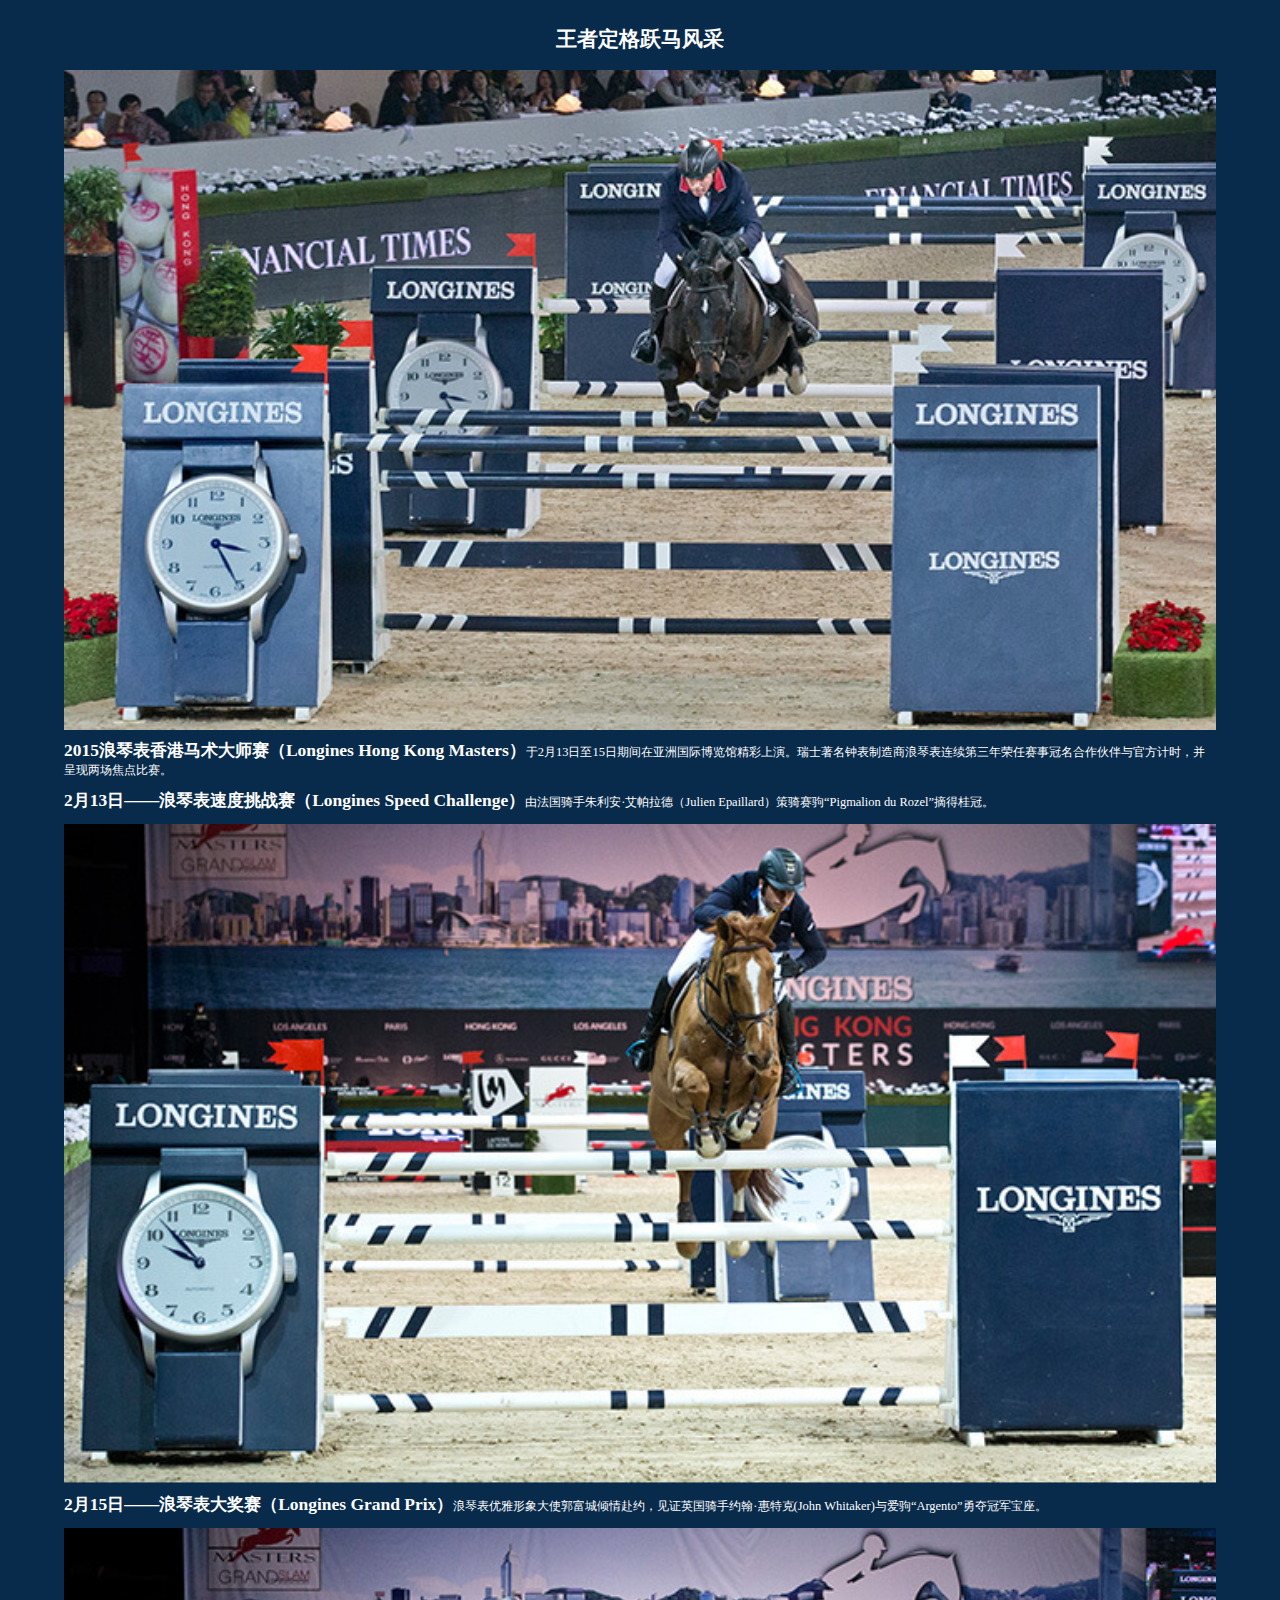
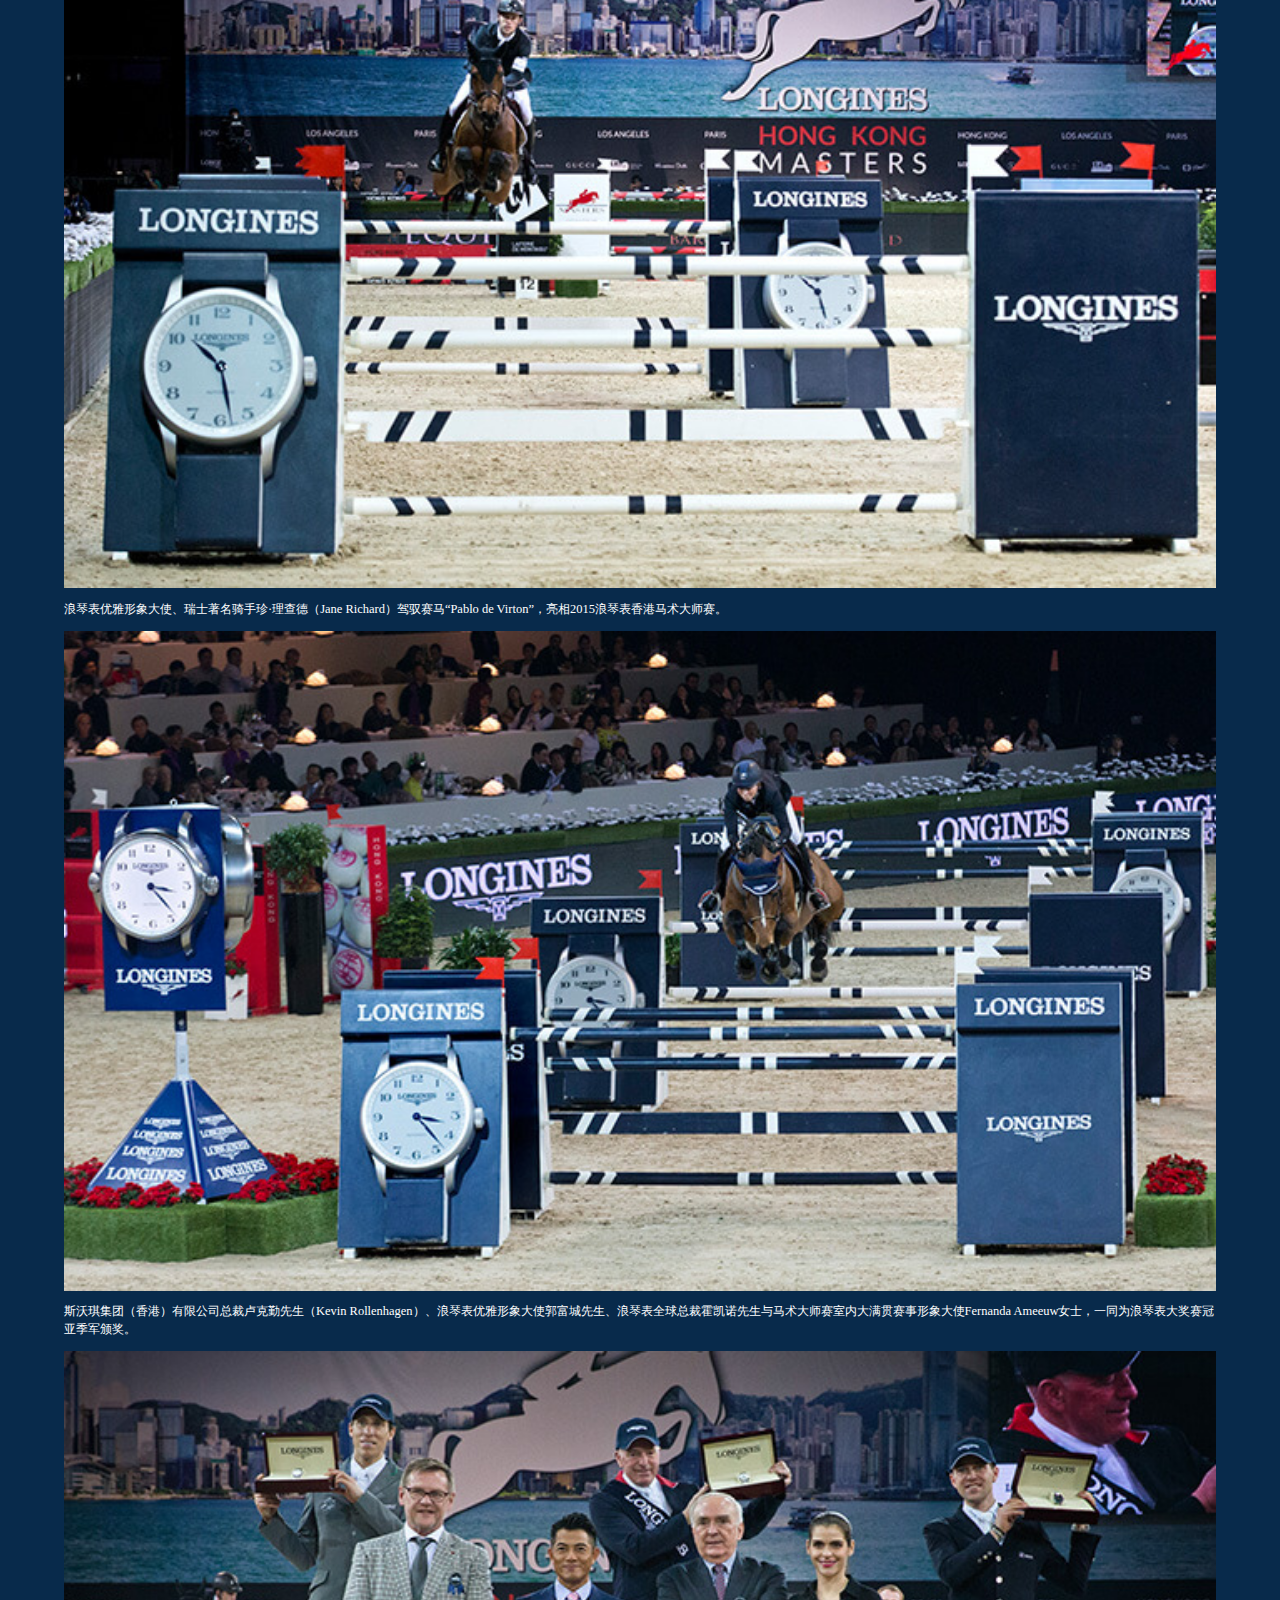
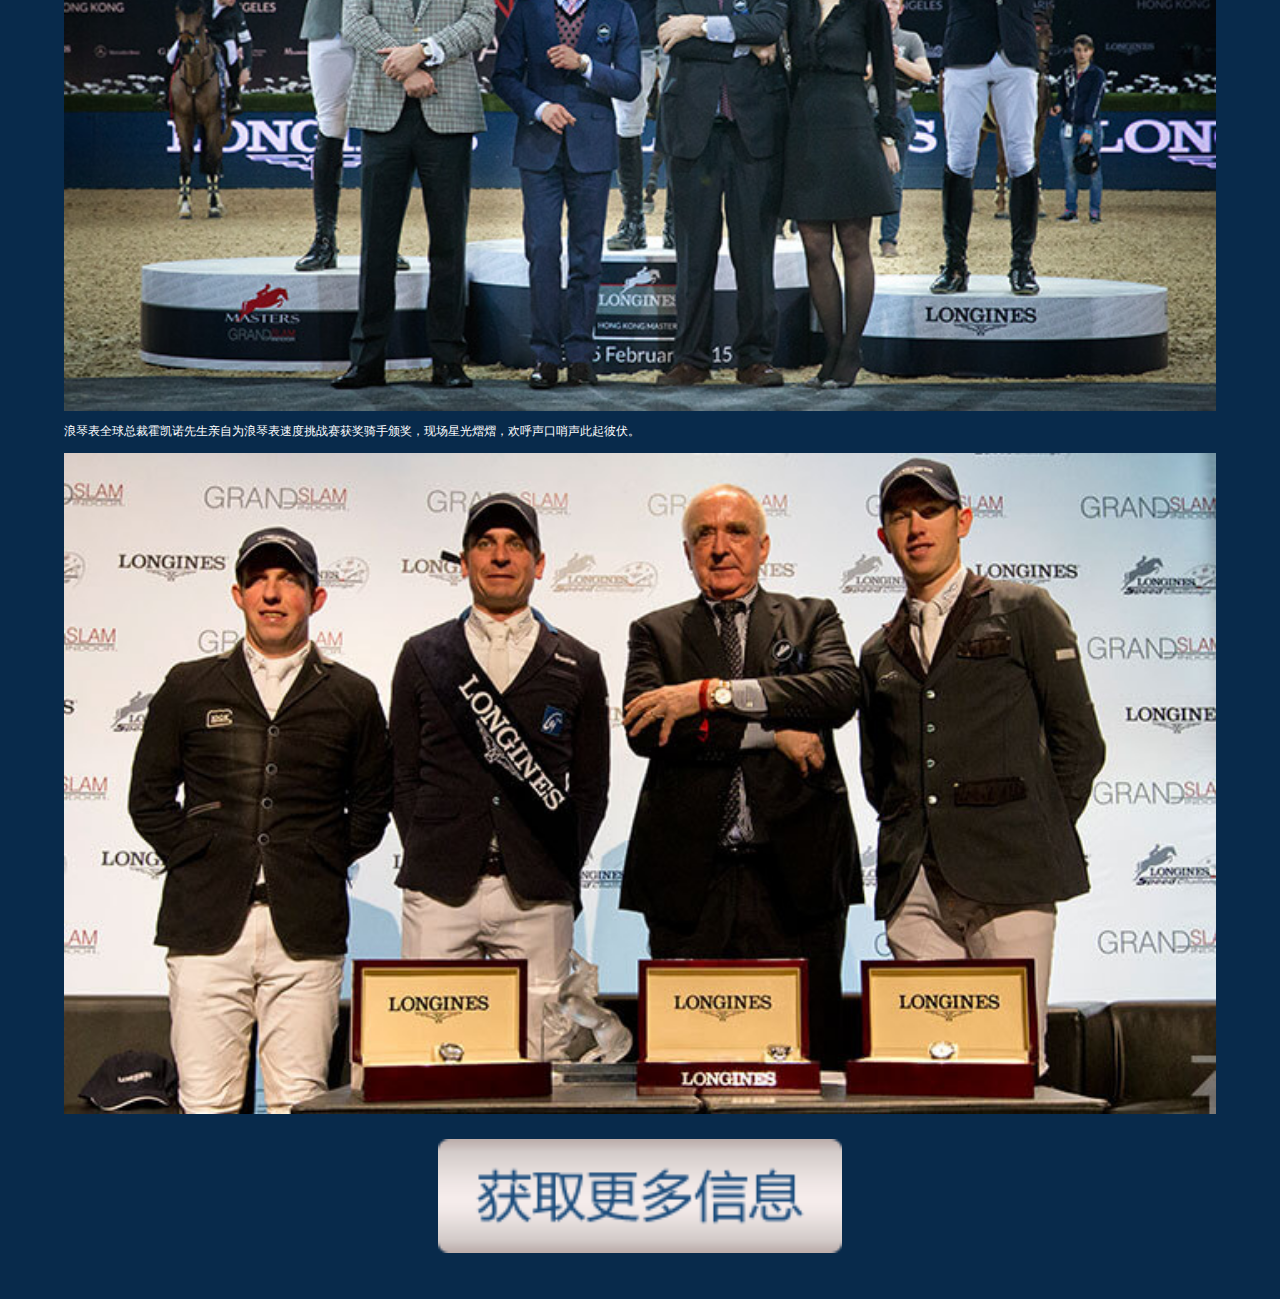
==== info-1.html @ 6a2f1626 "no message" ====
<html>
<head>
<meta charset="utf-8">
<meta name="format-detection" content="telephone=no">
<!--禁用手机号码链接(for iPhone)-->
<meta name="viewport" content="width=device-width,initial-scale=1.0,user-scalable=0,minimum-scale=1.0,maximum-scale=1.0,minimal-ui" />
<!--自适应设备宽度-->
<meta name="apple-mobile-web-app-status-bar-style" content="black">
<!--控制全屏时顶部状态栏的外，默认白色-->
<meta name="apple-mobile-web-app-capable" content="yes" />
<title>直击赛事</title>
<link href="css/style.css" type="text/css" rel="stylesheet" />
</head>
<script type="text/javascript" src="js/jquery.js"></script>
<body>

<!-- <a href="javascript:rebackfun();" id="backtop">
<img src="images/up.png" style="width:100%"/>
</a> -->

<div class="graphic">
<h1>王者定格跃马风采</h1>
<img src="images/news1/p1.jpg" width="100%" />
<p><b class="text-title">2015浪琴表香港马术大师赛（Longines Hong Kong Masters）</b>于2月13日至15日期间在亚洲国际博览馆精彩上演。瑞士著名钟表制造商浪琴表连续第三年荣任赛事冠名合作伙伴与官方计时，并呈现两场焦点比赛。
</p>
<p><b class="text-title">2月13日——浪琴表速度挑战赛（Longines Speed Challenge）</b>由法国骑手朱利安·艾帕拉德（Julien Epaillard）策骑赛驹“Pigmalion du Rozel”摘得桂冠。
</p>
<img src="images/news1/p2.jpg" width="100%" />
<p><b class="text-title">2月15日——浪琴表大奖赛（Longines Grand Prix）</b>浪琴表优雅形象大使郭富城倾情赴约，见证英国骑手约翰·惠特克(John Whitaker)与爱驹“Argento”勇夺冠军宝座。</p>
<img src="images/news1/p3.jpg" width="100%" />
<p>浪琴表优雅形象大使、瑞士著名骑手珍·理查德（Jane Richard）驾驭赛马“Pablo de Virton”，亮相2015浪琴表香港马术大师赛。</p>
<img src="images/news1/p4.jpg" width="100%" />
<p>斯沃琪集团（香港）有限公司总裁卢克勤先生（Kevin Rollenhagen）、浪琴表优雅形象大使郭富城先生、浪琴表全球总裁霍凯诺先生与马术大师赛室内大满贯赛事形象大使Fernanda Ameeuw女士，一同为浪琴表大奖赛冠亚季军颁奖。</p>
<img src="images/news1/p5.jpg" width="100%" />

<p>浪琴表全球总裁霍凯诺先生亲自为浪琴表速度挑战赛获奖骑手颁奖，现场星光熠熠，欢呼声口哨声此起彼伏。</p>

<img src="images/news1/p6.jpg" width="100%" />

<p><center><a href="list.html?reback=n1" data-num="1" class="morebtn"><img src="images/btn.png" /></a></center></p>



</div>

<script type="text/javascript" src="js/wechat.js"></script>
<script type="text/javascript" src="js/main.js"></script>
<script type="text/javascript">

  (function(i,s,o,g,r,a,m){i['GoogleAnalyticsObject']=r;i[r]=i[r]||function(){
  (i[r].q=i[r].q||[]).push(arguments)},i[r].l=1*new Date();a=s.createElement(o),
  m=s.getElementsByTagName(o)[0];a.async=1;a.src=g;m.parentNode.insertBefore(a,m)
  })(window,document,'script','//www.google-analytics.com/analytics.js','ga');

  ga('create', 'UA-56756647-1', 'auto');
  ga('send', 'pageview');

</script>
</body>
</html>
---- css/style.css ----
@charset "utf-8";

*{
  margin: 0;
  padding: 0;
}

body{
  text-align: center;
  font-size: 65%;
  background: #082a4b;
  color: #fff;
}
.graphic{ 
  width:90%;
  display: inline-block;
  padding: 2em 0;
}

.graphic h1{
  font-size: 2em;
  text-align: center;
  padding: 0.2em 0 0.8em 0;
}
.graphic img{
  padding: 0 0 1.2em 0;
}
.graphic p{
  font-size: 1.2em;
  text-align: left;
  padding: 0 0 1em 0;
  line-height: 1.4em;
  width: 100%;
  float: left;
}

.graphic p span{
  width: 22%;
  float: left; 
  display: inline-block;
}

.graphic .table p{
  padding:0;
}
.graphic p em{
  width: 78%;
  float: left; 
  display: inline-block;
  font-style: normal;
}


#backtop{
    width: 10%;
    position: fixed;
    right: 1em;
    bottom:1em;
    z-index: 9;
    display: none;
}

.morebtn{
  width: 100%;
  text-align: center;
}

.morebtn img{
  width: 35%;
}






.dreambox{
  width: 100%; 
  height: 100%; 
  overflow: hidden;
  position: absolute;
  left: 0; 
  top:0;
  background: #fff;
}

.city{
  width: 100%;
  position: absolute;
  left:0;
  bottom: 0;
}

.clicklink{
  width: 30%;
  position: absolute;
  left: 50%;
  margin: 0 0 0 -15%;
  bottom: 4%;
}

.listinfo{
  width: 30%;
  position: absolute;
  left: 50%;
  top:58%;
  margin: 0 0 0 -14%;
}


.listcon{
  width: 100%; 
  height:100%;
  overflow: auto;
  position: relative;
  background: #07294f;
}


.listcon p{
  float: left;
  height: 100%;
  position: relative;
  text-align: center;
  overflow: hidden;
}

.listcon p img{
  margin: -2px 0 0 0;
}

.arr-r{
  width:30px;
  height:60px;
  background:url("../images/arr-r.png") no-repeat center;
  background-size: 100% auto;
  position:fixed;
  right:0;
  top:40%;
  margin: -30px 0 0 0;
  z-index: 999;
}


.arr-r { 
  -webkit-animation: start 1.5s infinite ease-in-out;
     -moz-animation: start 1.5s infinite ease-in-out;
          animation: start 1.5s infinite ease-in-out;
}



/**
 * = animate 动画样式
 *******************************************************************************************************/
/*箭头指示引导*/
@-webkit-keyframes start {
  0%,30% {opacity: 0;-webkit-transform: translate(10px,0);}
  60% {opacity: 1;-webkit-transform: translate(0,0);}
  100% {opacity: 0;-webkit-transform: translate(-8px,0);}
}
@-moz-keyframes start {
  0%,30% {opacity: 0;-moz-transform: translate(10px,0);}
  60% {opacity: 1;-moz-transform: translate(0,0);}
  100% {opacity: 0;-moz-transform: translate(-8px,0);}
}
@keyframes start {
  0%,30% {opacity: 0;transform: translate(10px,0);}
  60% {opacity: 1;transform: translate(0,0);}
  100% {opacity: 0;transform: translate(-8px,0);}
}






/* 横屏css */

#heng{
width: 100%;
height: 100%;
position: fixed;
z-index: 999;
background: #fffdfd url("../images/heng.png") no-repeat center;
background-size: 70% auto;
top: 0;
left: 0;
display: none;
}


/* 设备竖屏时调用该段css代码 */
@media all and (orientation : portrait){
#heng{
display: none;
}
}
/* 设备横屏时调用该段css代码 */
@media all and (orientation : landscape){
#heng{
display: inline-block;
}
}


.text-title{
  font-size:1.4em;
}
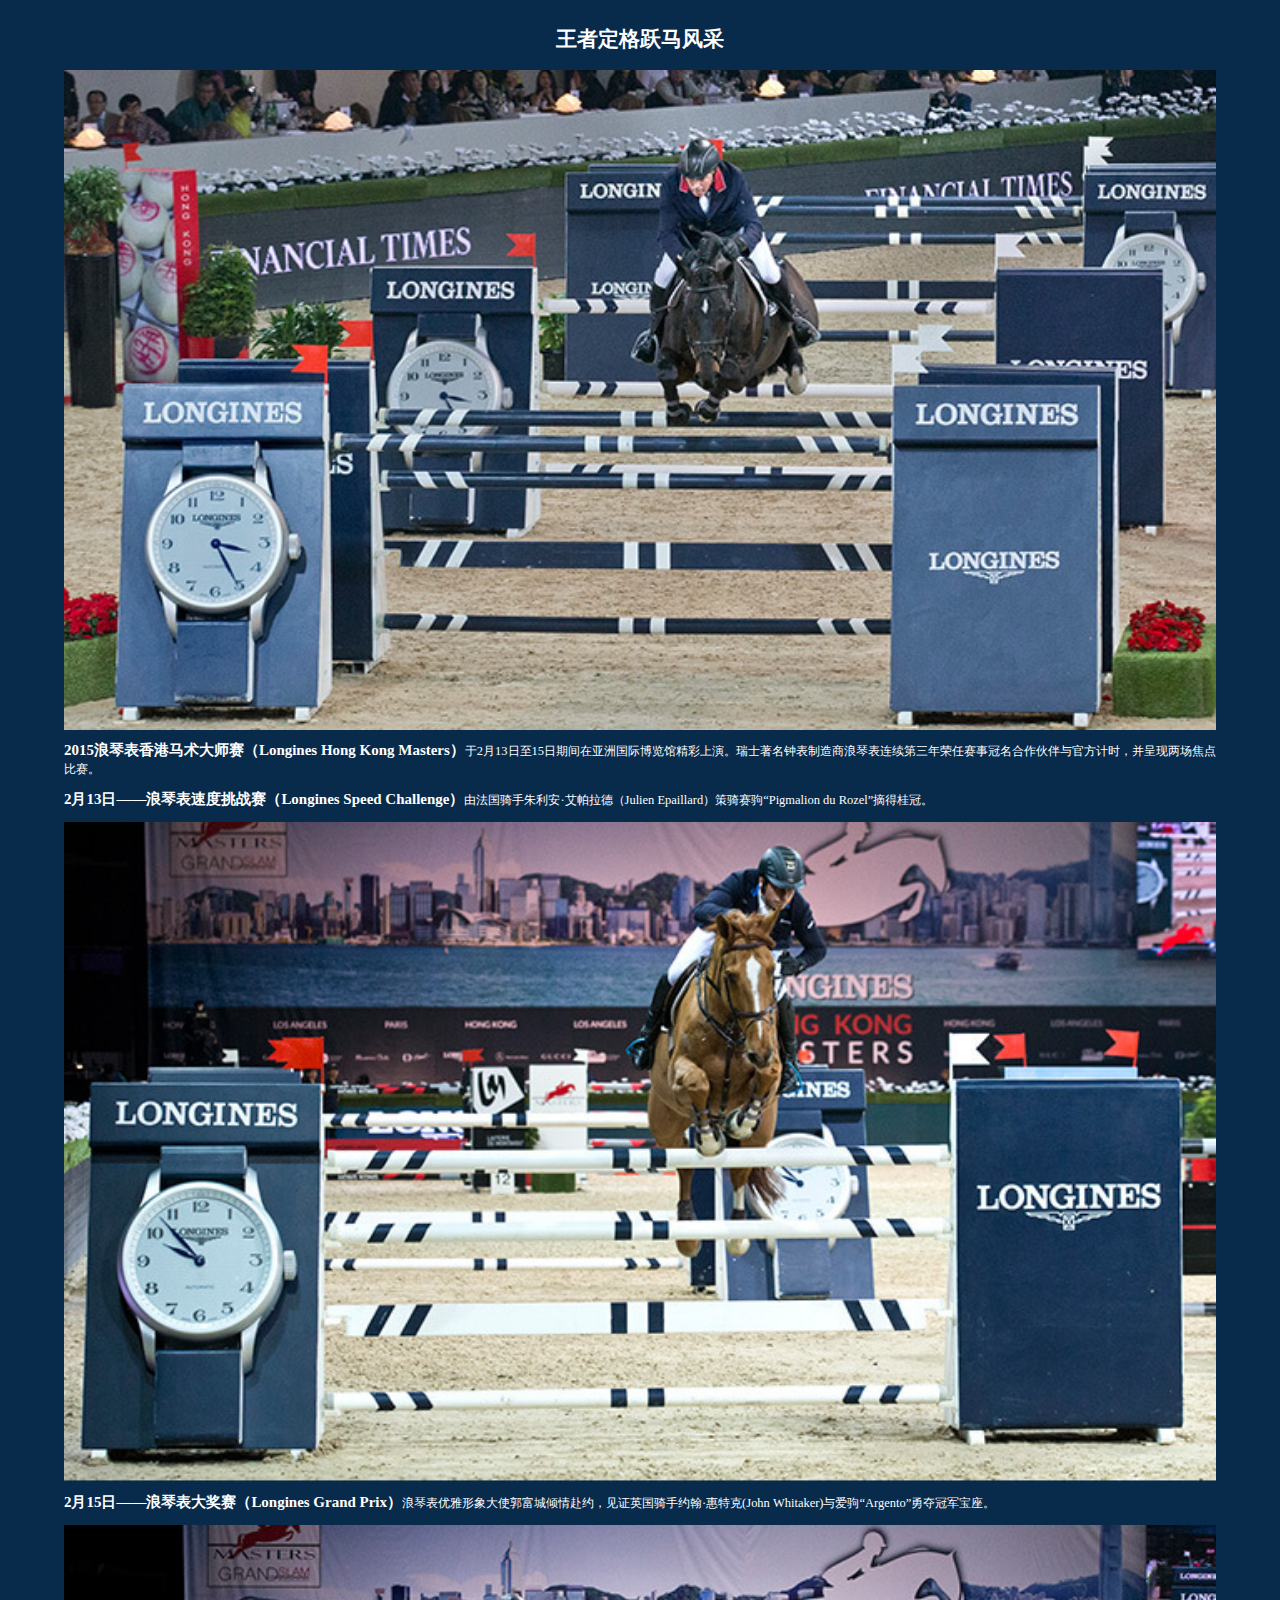
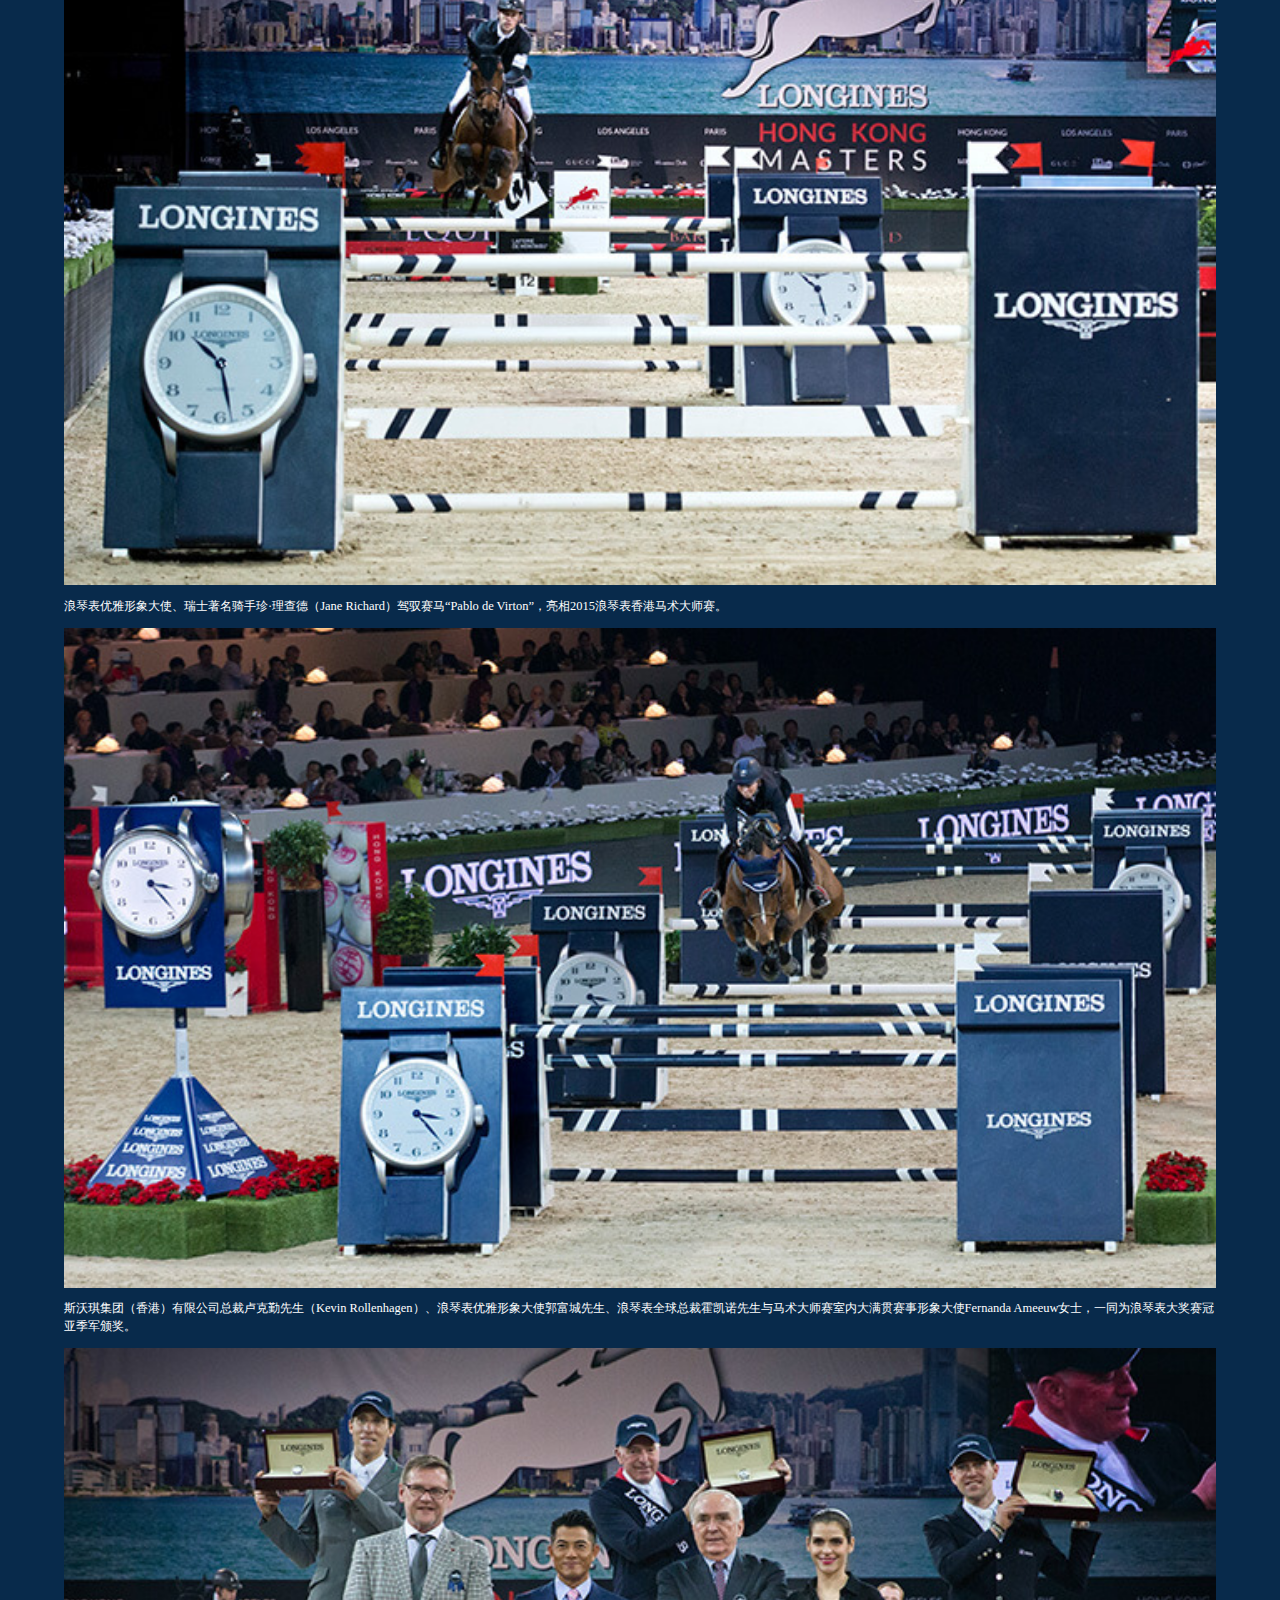
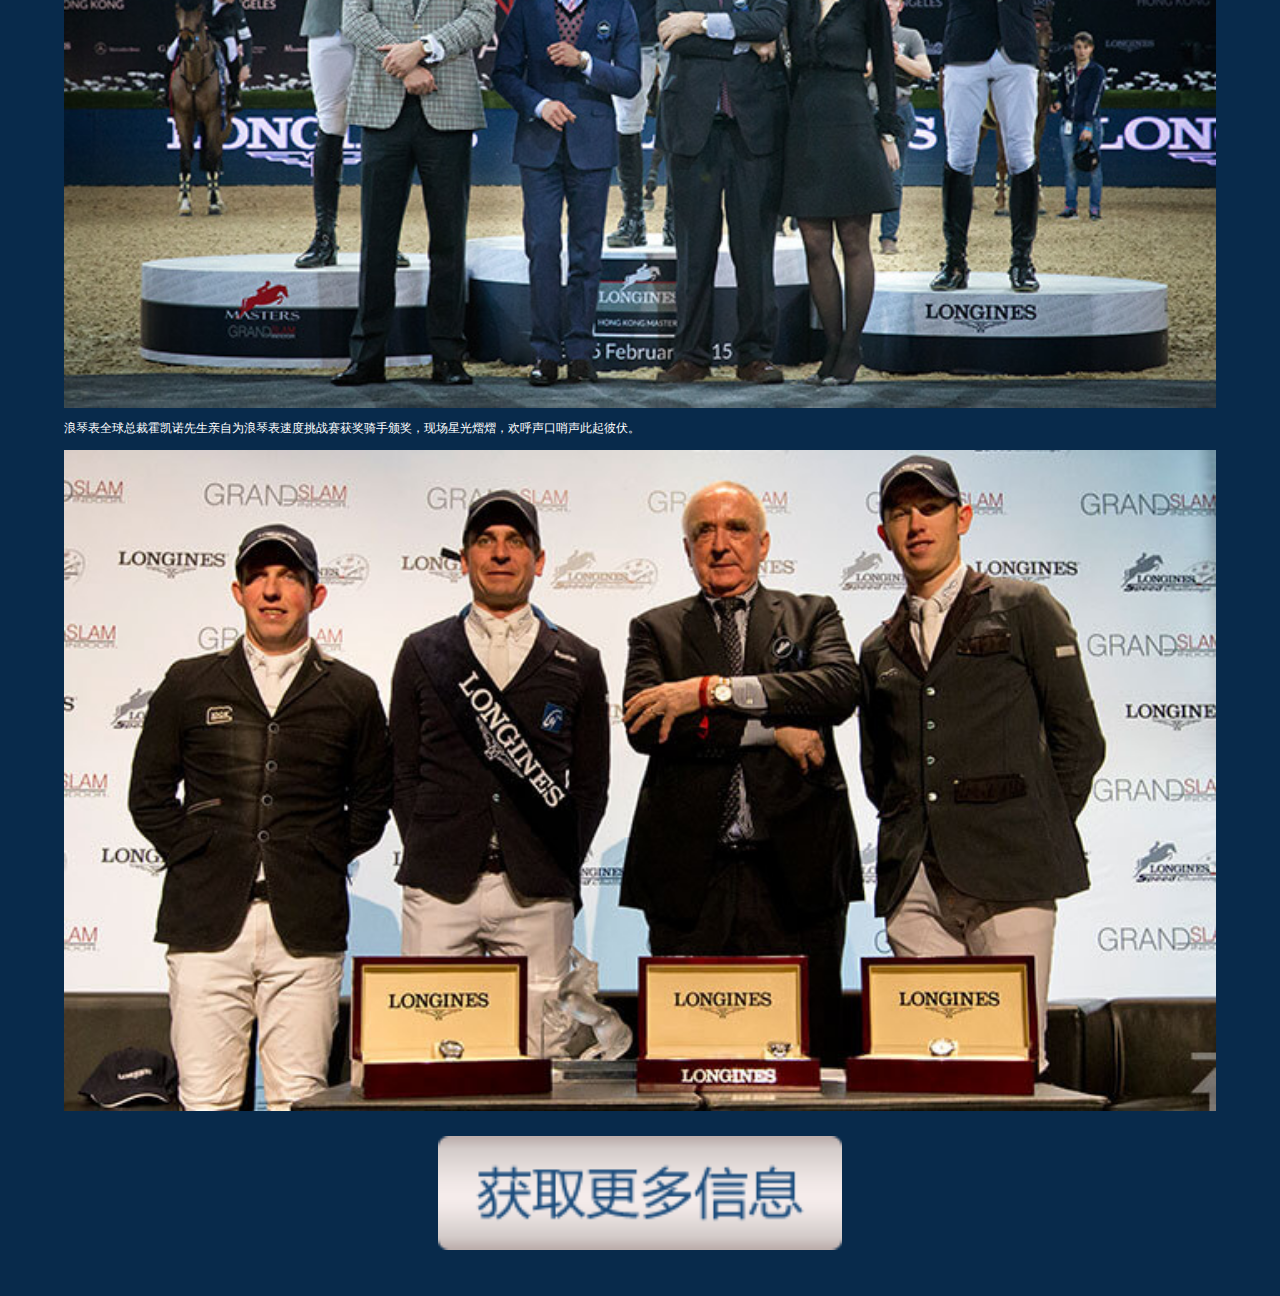
==== commit 1c4b55ca: "no message" ====
--- a/info-1.html
+++ b/info-1.html
@@ -44,7 +44,7 @@
 </div>
 
 <script type="text/javascript" src="js/wechat.js"></script>
-<script type="text/javascript" src="js/main.js"></script>
+<script type="text/javascript" src="js/share.js"></script>
 <script type="text/javascript">
 
   (function(i,s,o,g,r,a,m){i['GoogleAnalyticsObject']=r;i[r]=i[r]||function(){
--- a/css/style.css
+++ b/css/style.css
@@ -205,11 +205,11 @@
 
 
 .text-title{
-  font-size:1.4em;
-}
-
-
-
-
-
-
+  font-size:1.2em;
+}
+
+
+
+
+
+
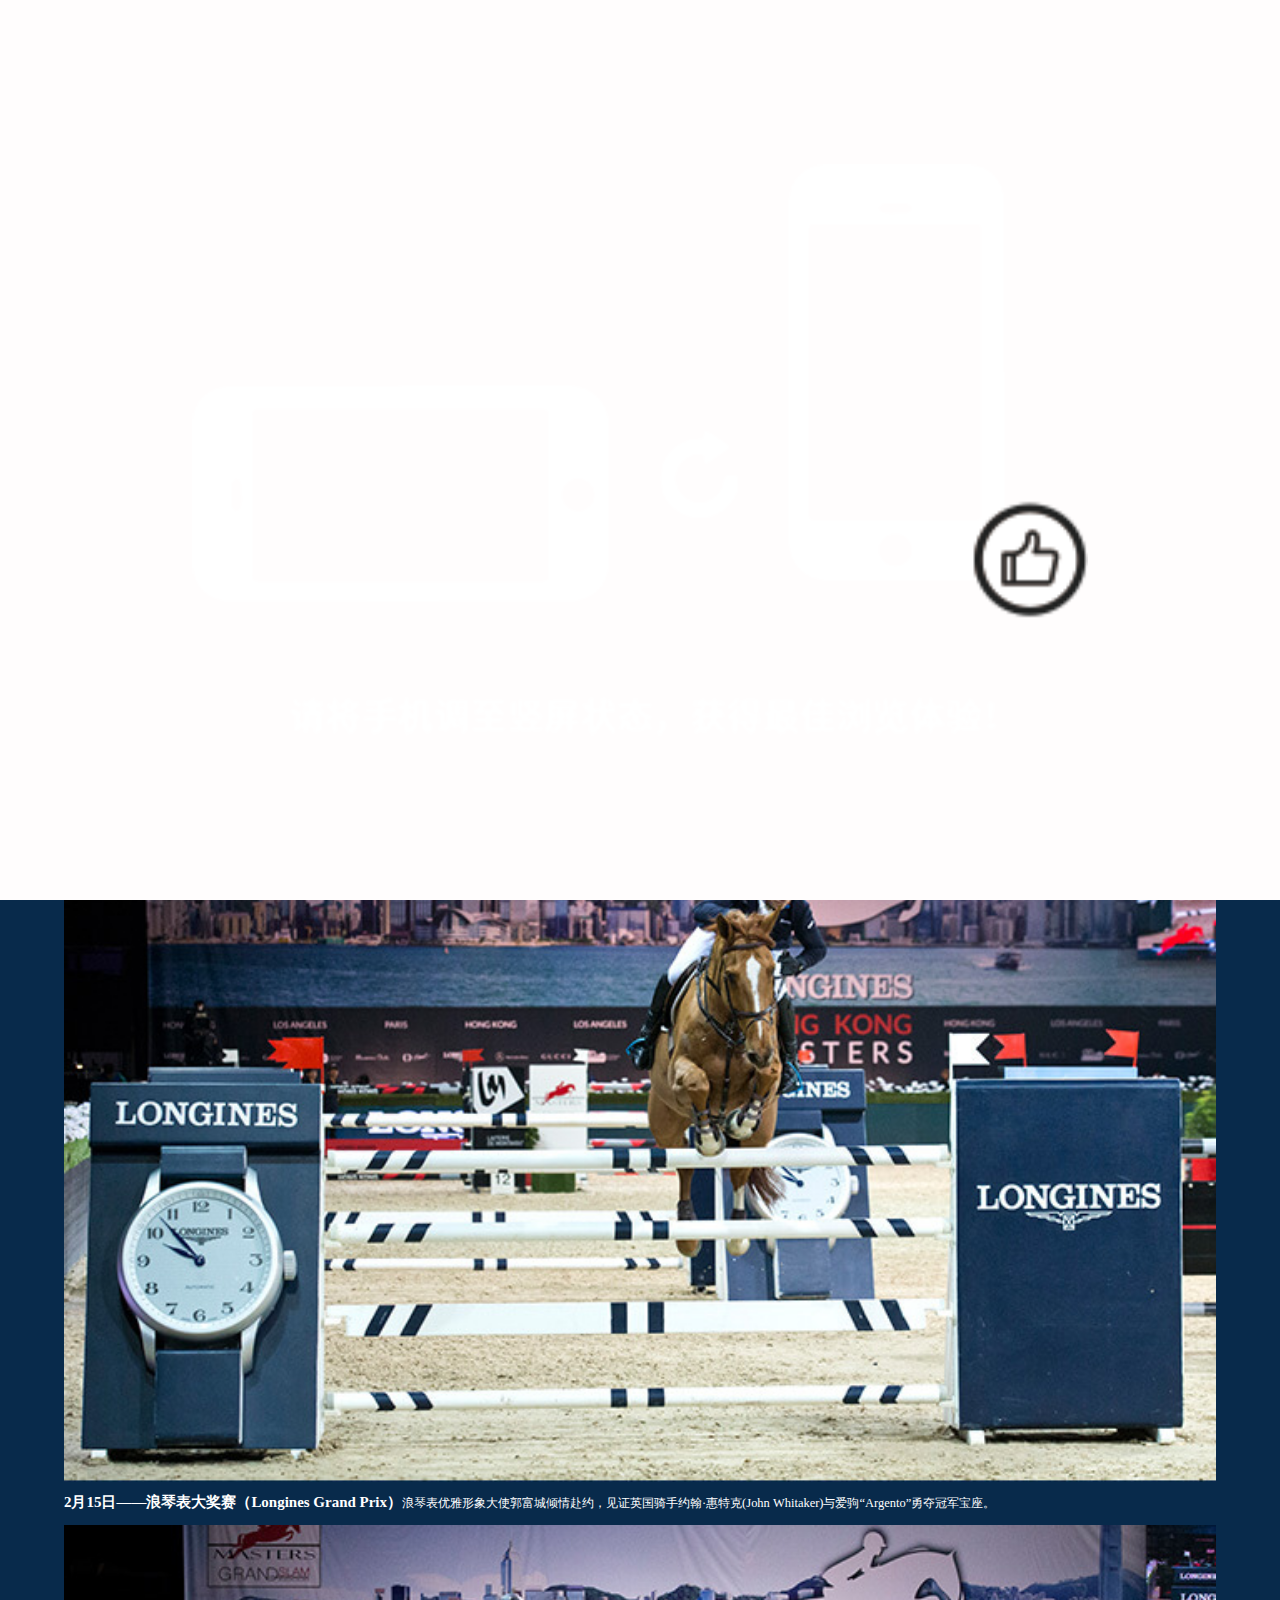
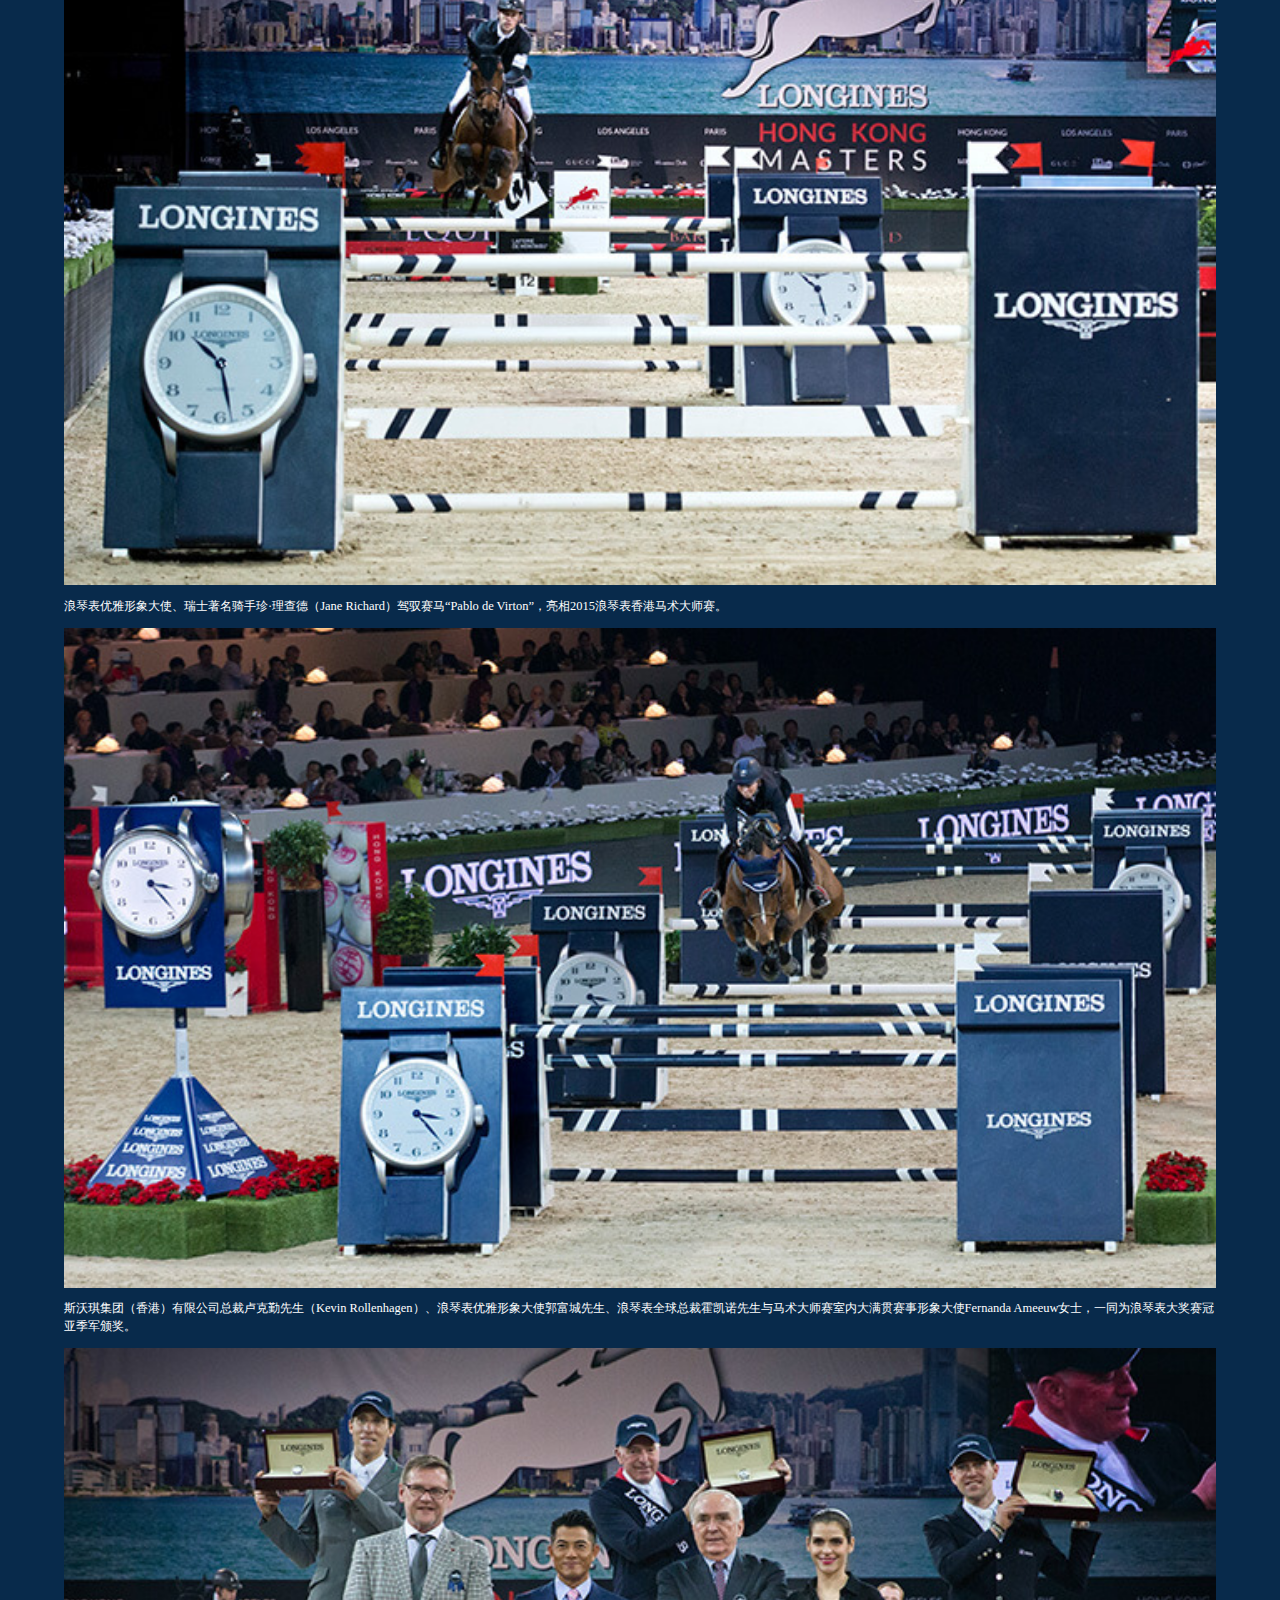
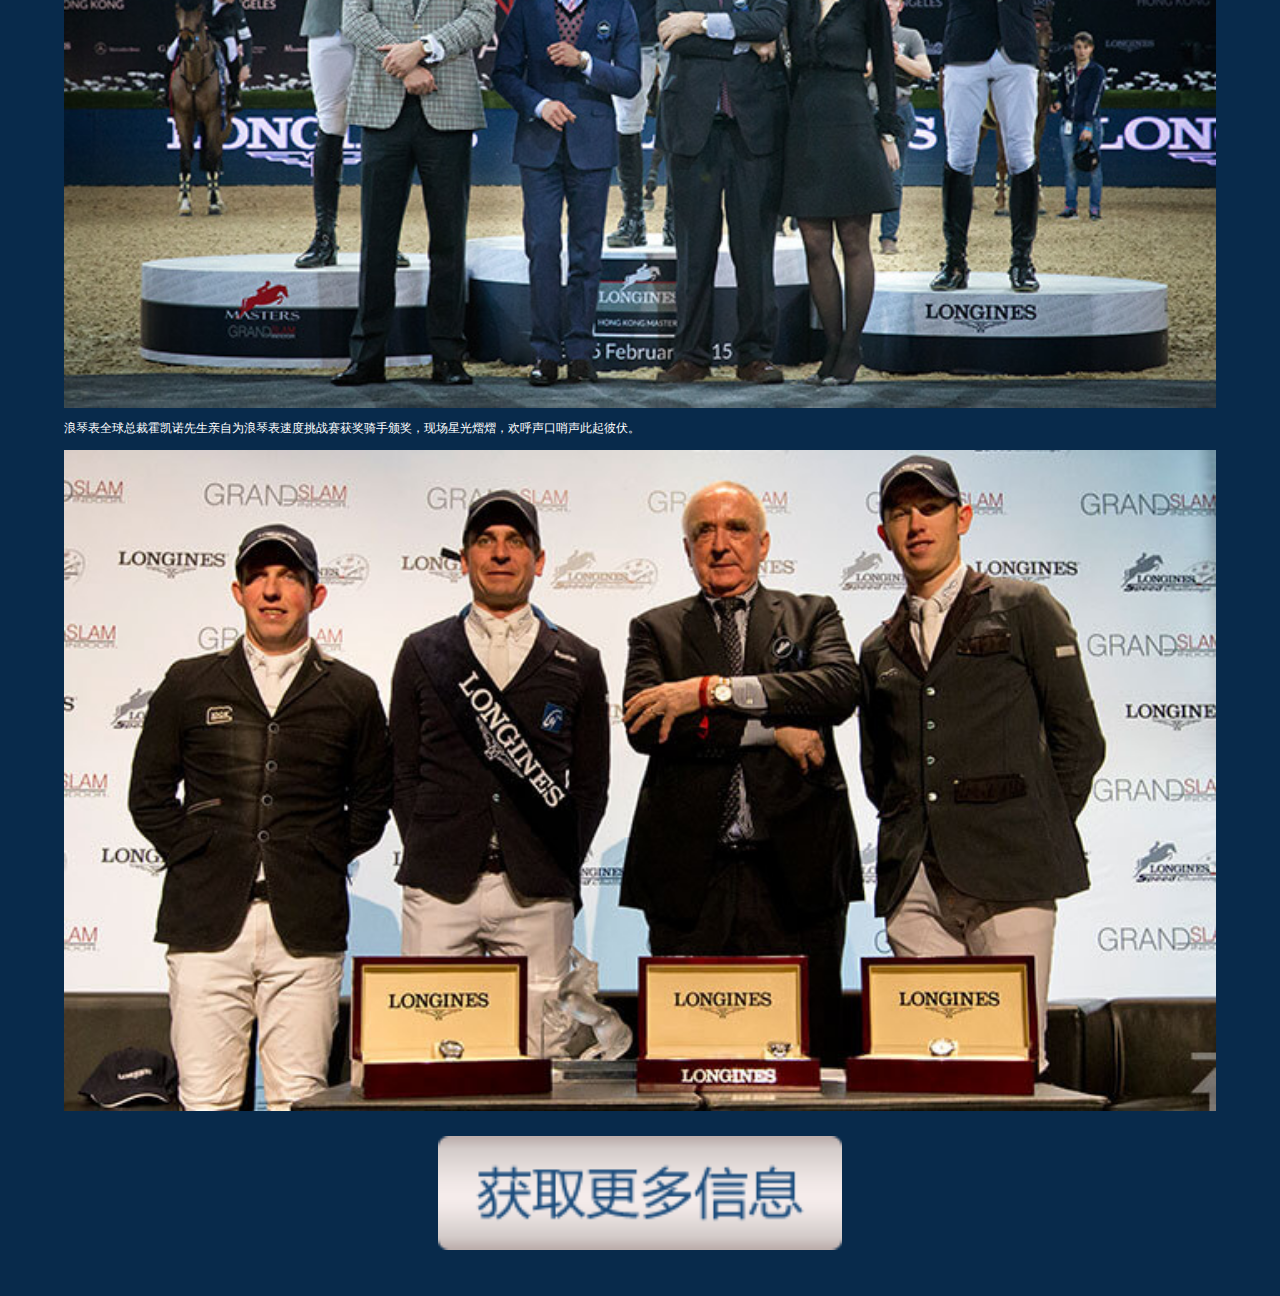
==== commit 89d125f3: "横屏" ====
--- a/info-1.html
+++ b/info-1.html
@@ -12,8 +12,16 @@
 <link href="css/style.css" type="text/css" rel="stylesheet" />
 </head>
 <script type="text/javascript" src="js/jquery.js"></script>
+<script type="text/javascript" src="js/wechat.js?abc1"></script>
+<script type="text/javascript" src="js/share.js"></script>
+<script type="text/javascript">
+var SHARE_TITLE = '王者定格跃马风采';
+var SHARE_LINK = window.location.href;
+var SHARE_IMG = 'http://longines.samesamechina.com/HKmaster/images/share1.jpg';
+var SHARE_DESC = '王者定格跃马风采';
+</script>
 <body>
-
+<div id="heng"></div>
 <!-- <a href="javascript:rebackfun();" id="backtop">
 <img src="images/up.png" style="width:100%"/>
 </a> -->
@@ -43,10 +51,8 @@
 
 </div>
 
-<script type="text/javascript" src="js/wechat.js"></script>
-<script type="text/javascript" src="js/share.js"></script>
+
 <script type="text/javascript">
-
   (function(i,s,o,g,r,a,m){i['GoogleAnalyticsObject']=r;i[r]=i[r]||function(){
   (i[r].q=i[r].q||[]).push(arguments)},i[r].l=1*new Date();a=s.createElement(o),
   m=s.getElementsByTagName(o)[0];a.async=1;a.src=g;m.parentNode.insertBefore(a,m)
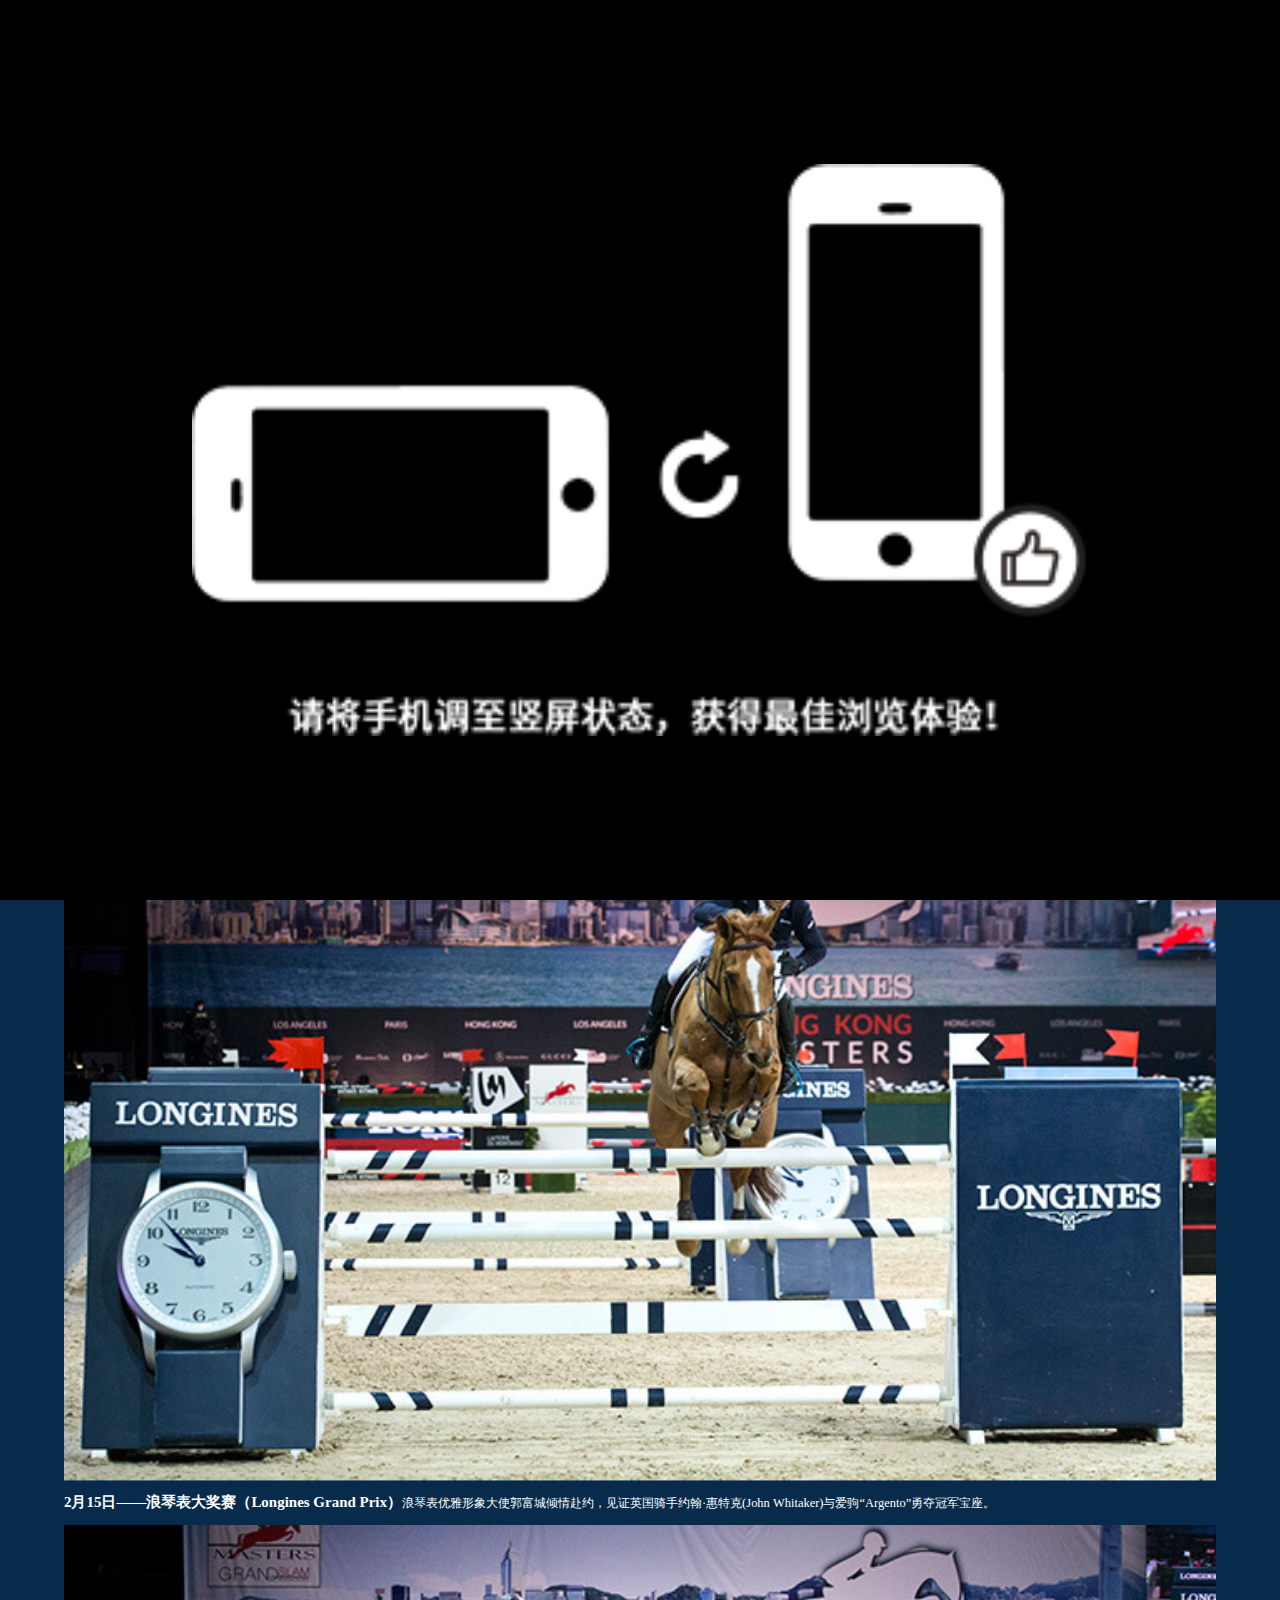
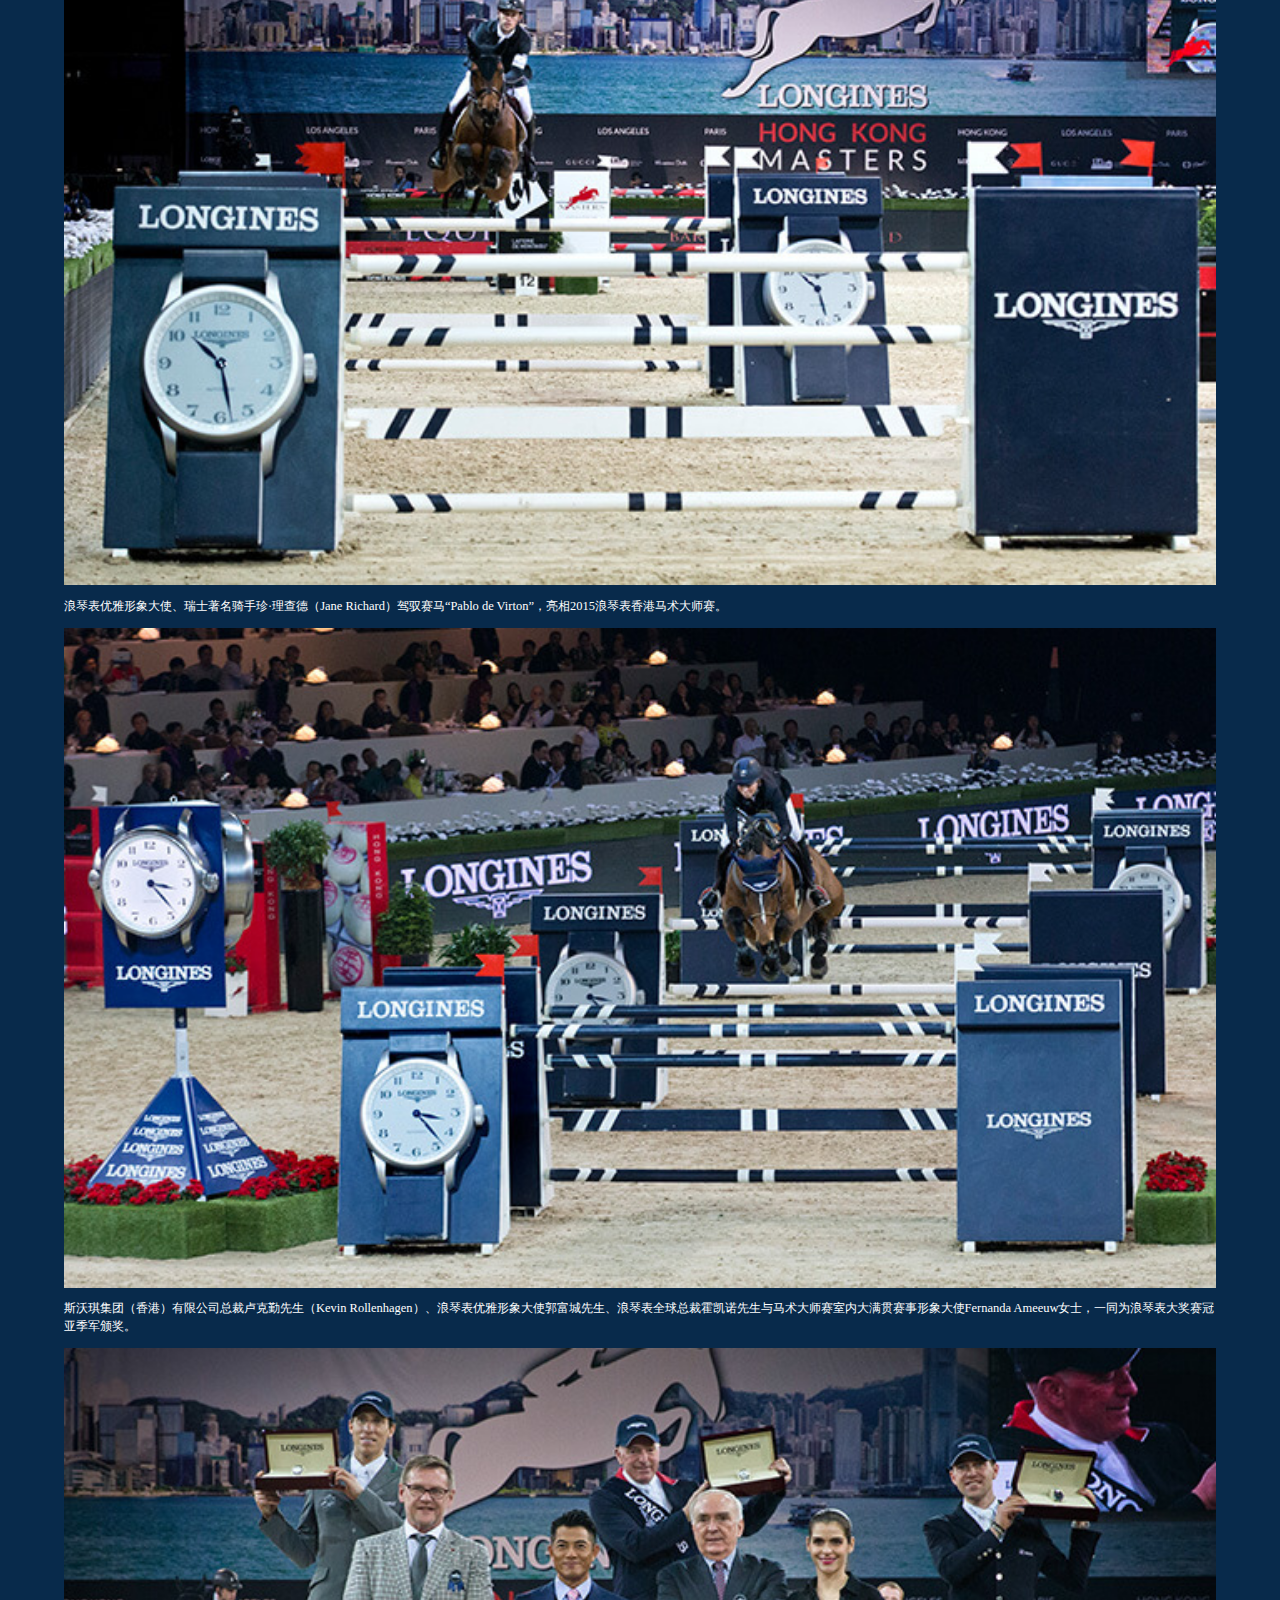
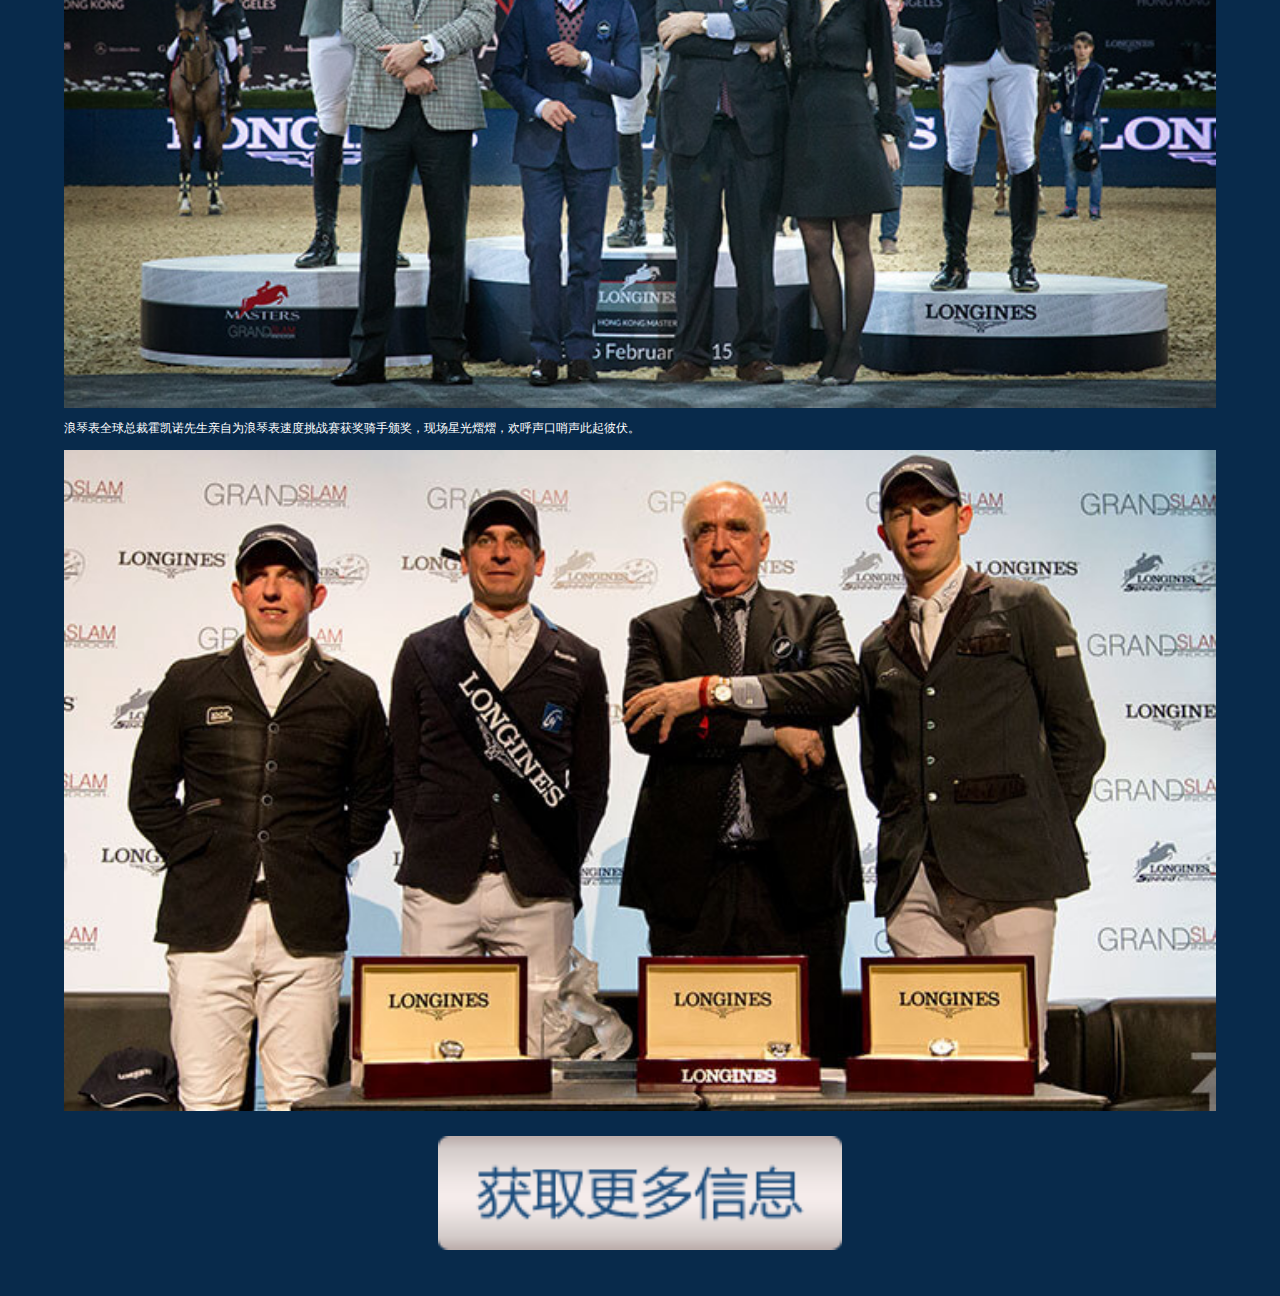
==== commit 794b9067: "no message" ====
--- a/info-1.html
+++ b/info-1.html
@@ -14,12 +14,7 @@
 <script type="text/javascript" src="js/jquery.js"></script>
 <script type="text/javascript" src="js/wechat.js?abc1"></script>
 <script type="text/javascript" src="js/share.js"></script>
-<script type="text/javascript">
-var SHARE_TITLE = '王者定格跃马风采';
-var SHARE_LINK = window.location.href;
-var SHARE_IMG = 'http://longines.samesamechina.com/HKmaster/images/share1.jpg';
-var SHARE_DESC = '王者定格跃马风采';
-</script>
+
 <body>
 <div id="heng"></div>
 <!-- <a href="javascript:rebackfun();" id="backtop">
@@ -53,6 +48,125 @@
 
 
 <script type="text/javascript">
+
+var SHARE_TITLE = '王者定格跃马风采';
+var SHARE_LINK = window.location.href;
+var SHARE_IMG = 'http://longines.samesamechina.com/HKmaster/images/share1.jpg';
+var SHARE_DESC = '王者定格跃马风采';
+
+
+
+$.ajax({  
+        type: "GET",  
+        url: "/valentine/access_token.php", //orderModifyStatus 
+        data:{url:window.location.href},
+        dataType:"json",  
+        async:false,  
+        cache:false,  
+        success: function(data){  
+       wechatShare(data.time,data.sign);
+        },  
+        error: function(json){  
+            //alert("数据获取异常，请刷新后重试...");  
+        }  
+ });  
+
+
+function wechatShare(timestamp_val,signature_val){
+  wx.config({
+      debug: false, // 开启调试模式,调用的所有api的返回值会在客户端alert出来，若要查看传入的参数，可以在pc端打开，参数信息会通过log打出，仅在pc端时才会打印。
+      appId: 'wxf606ac3699439054', // 必填，公众号的唯一标识
+      timestamp: timestamp_val, // 必填，生成签名的时间戳
+      nonceStr: 'asdkhaedhqwui', // 必填，生成签名的随机串
+      signature: signature_val,// 必填，签名，见附录1
+      jsApiList: [
+        'checkJsApi',
+        'onMenuShareTimeline',
+        'onMenuShareAppMessage',
+        'onMenuShareQQ',
+        'onMenuShareWeibo',
+        'hideMenuItems',
+        'showMenuItems',
+        'hideAllNonBaseMenuItem',
+        'showAllNonBaseMenuItem',
+        'translateVoice',
+        'startRecord',
+        'stopRecord',
+        'onRecordEnd',
+        'playVoice',
+        'pauseVoice',
+        'stopVoice',
+        'uploadVoice',
+        'downloadVoice',
+        'chooseImage',
+        'previewImage',
+        'uploadImage',
+        'downloadImage',
+        'getNetworkType',
+        'openLocation',
+        'getLocation',
+        'hideOptionMenu',
+        'showOptionMenu',
+        'closeWindow',
+        'scanQRCode',
+        'chooseWXPay',
+        'openProductSpecificView',
+        'addCard',
+        'chooseCard',
+        'openCard'
+      ] // 必填，需要使用的JS接口列表，所有JS接口列表见附录2
+  });
+
+  wx.ready(function(){
+    
+    // config信息验证后会执行ready方法，所有接口调用都必须在config接口获得结果之后，config是一个客户端的异步操作，所以如果需要在页面加载时就调用相关接口，则须把相关接口放在ready函数中调用来确保正确执行。对于用户触发时才调用的接口，则可以直接调用，不需要放在ready函数中。
+    wx.onMenuShareTimeline({
+        title: SHARE_TITLE, // 分享标题
+        link: SHARE_LINK, // 分享链接
+        imgUrl: SHARE_IMG, // 分享图标
+        success: function () {
+            // 用户确认分享后执行的回调函数
+            //alert('分享成功')
+        },
+        cancel: function () { 
+            // 用户取消分享后执行的回调函数
+            // alert("分享失败")
+        }
+    });
+    
+    
+    wx.onMenuShareAppMessage({
+        title: SHARE_TITLE, // 分享标题
+        link: SHARE_LINK, // 分享链接
+        imgUrl: SHARE_IMG, // 分享图标
+      desc: SHARE_DESC,
+        success: function () { 
+            // 用户确认分享后执行的回调函数
+            //alert('分享成功')
+        },
+        cancel: function () { 
+            // 用户取消分享后执行的回调函数
+           // alert("分享失败")
+        }
+    });
+      
+  });
+
+  wx.error(function(res){
+    //alert("无法使用微信JS")
+      // config信息验证失败会执行error函数，如签名过期导致验证失败，具体错误信息可以打开config的debug模式查看，也可以在返回的res参数中查看，对于SPA可以在这里更新签名。
+
+  });
+
+}
+
+</script>
+
+
+
+
+
+<script type="text/javascript">
   (function(i,s,o,g,r,a,m){i['GoogleAnalyticsObject']=r;i[r]=i[r]||function(){
   (i[r].q=i[r].q||[]).push(arguments)},i[r].l=1*new Date();a=s.createElement(o),
   m=s.getElementsByTagName(o)[0];a.async=1;a.src=g;m.parentNode.insertBefore(a,m)
--- a/css/style.css
+++ b/css/style.css
@@ -138,7 +138,7 @@
   right:0;
   top:40%;
   margin: -30px 0 0 0;
-  z-index: 999;
+  z-index: 9;
 }
 
 
@@ -182,7 +182,7 @@
 height: 100%;
 position: fixed;
 z-index: 999;
-background: #fffdfd url("../images/heng.png") no-repeat center;
+background: #000 url("../images/heng.png") no-repeat center;
 background-size: 70% auto;
 top: 0;
 left: 0;
